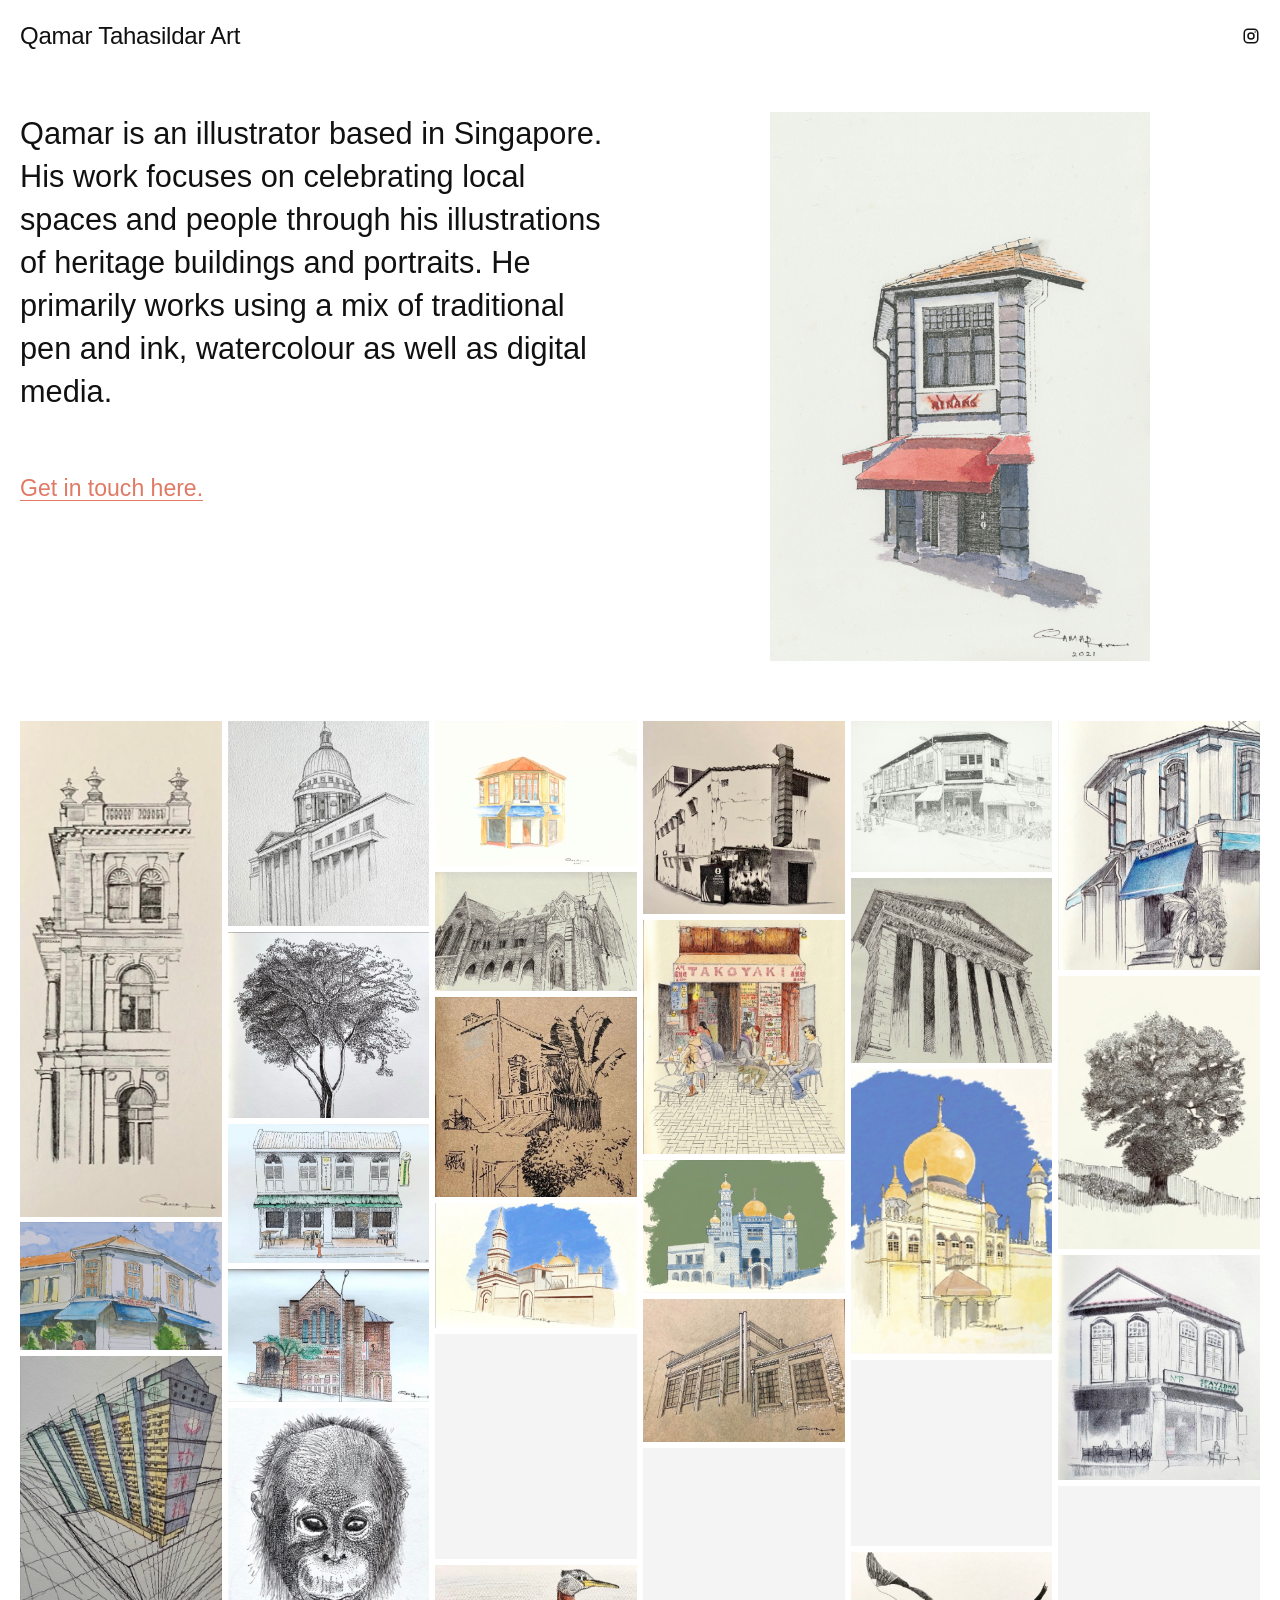
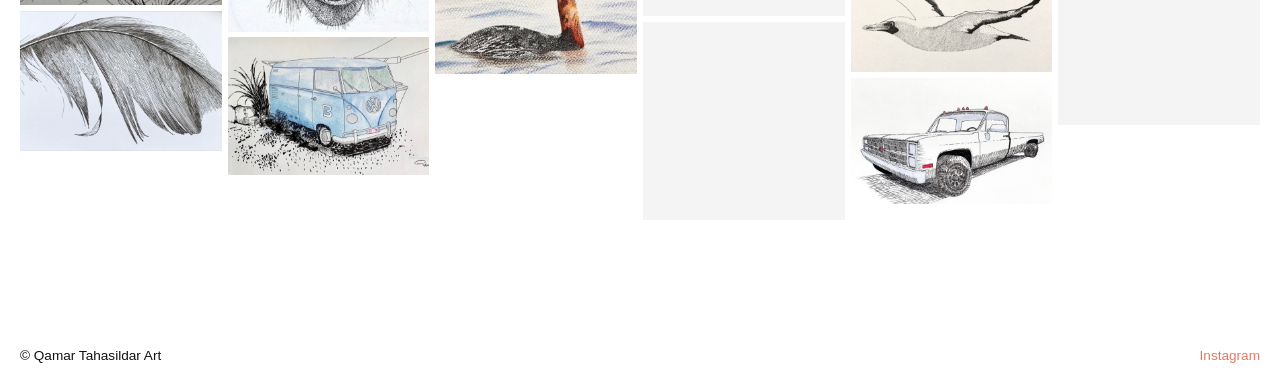
==== index.html @ a68e7842 "Initial site: pages, styles, scripts and gallery thumbnails Static HTML/CSS/JS replacement for the S" ====
<!doctype html>
<html lang="en">
<head>
  <meta charset="utf-8">
  <meta name="viewport" content="width=device-width, initial-scale=1">
  <title>Qamar Tahasildar Art</title>
  <meta name="description" content="Explore a unique collection of architectural illustrations and portraits that bring urban spaces to life with intricate details and vibrant storytelling.">
  <link rel="canonical" href="https://www.qamart.art/">
  <meta property="og:type" content="website">
  <meta property="og:site_name" content="Qamar Tahasildar Art">
  <meta property="og:title" content="Qamar Tahasildar Art">
  <meta property="og:description" content="Explore a unique collection of architectural illustrations and portraits that bring urban spaces to life with intricate details and vibrant storytelling.">
  <meta property="og:url" content="https://www.qamart.art/">
  <meta property="og:image" content="https://www.qamart.art/images/featured.jpg">
  <meta property="og:image:width" content="1384">
  <meta property="og:image:height" content="2000">
  <meta property="og:image:alt" content="Watercolour and ink illustration of a Singapore shophouse with a red awning">
  <meta name="twitter:card" content="summary_large_image">
  <link rel="icon" type="image/png" href="favicon.png">
  <link rel="apple-touch-icon" href="favicon.png">
  <link rel="stylesheet" href="css/style.css">
</head>
<body>
  <header class="site-header">
    <a class="site-title" href="./">Qamar Tahasildar Art</a>
    <a class="icon-link" href="https://www.instagram.com/qamart.art/" aria-label="Instagram" rel="noopener"><svg viewBox="0 0 24 24" aria-hidden="true" fill="none" stroke="currentColor" stroke-width="2"><rect x="3" y="3" width="18" height="18" rx="5"/><circle cx="12" cy="12" r="4"/><circle cx="17.5" cy="6.5" r="1" fill="currentColor" stroke="none"/></svg></a>
  </header>
  <main>
    <section class="hero">
      <div>
        <p class="bio">Qamar is an illustrator based in Singapore. His work focuses on celebrating local spaces and people through his illustrations of heritage buildings and portraits. He primarily works using a mix of traditional pen and ink, watercolour as well as digital media.</p>
        <a class="text-link" href="contact/">Get in touch here.</a>
      </div>
      <img class="featured" src="images/featured.jpg" alt="Watercolour and ink illustration of a Singapore shophouse with a red awning" width="1384" height="2000" fetchpriority="high">
    </section>

    <h2 class="visually-hidden">Gallery</h2>
    <div class="gallery">
      <a class="tile" href="images/01-ornate-facade.jpg"><img src="images/thumbs/01-ornate-facade.jpg" alt="Ornate colonial facade" width="815" height="2000" loading="lazy" decoding="async"></a>
      <a class="tile" href="images/02-domed-building.jpg"><img src="images/thumbs/02-domed-building.jpg" alt="Domed neoclassical building" width="1969" height="2000" loading="lazy" decoding="async"></a>
      <a class="tile" href="images/03-pariaman.jpg"><img src="images/thumbs/03-pariaman.jpg" alt="Pariaman corner shophouse" width="2000" height="1438" loading="lazy" decoding="async"></a>
      <a class="tile" href="images/04-little-india-back-alley.jpg"><img src="images/thumbs/04-little-india-back-alley.jpg" alt="Little India back alley" width="2000" height="1911" loading="lazy" decoding="async"></a>
      <a class="tile" href="images/05-kampong-glam-cafe.jpg"><img src="images/thumbs/05-kampong-glam-cafe.jpg" alt="Kampong Glam cafe row" width="2000" height="1497" loading="lazy" decoding="async"></a>
      <a class="tile" href="images/06-jamal-kazura-aromatics.jpg"><img src="images/thumbs/06-jamal-kazura-aromatics.jpg" alt="Jamal Kazura Aromatics" width="1623" height="2000" loading="lazy" decoding="async"></a>
      <a class="tile" href="images/07-gothic-church.jpg"><img src="images/thumbs/07-gothic-church.jpg" alt="Gothic church" width="2000" height="1182" loading="lazy" decoding="async"></a>
      <a class="tile" href="images/08-columned-portico.jpg"><img src="images/thumbs/08-columned-portico.jpg" alt="Columned portico" width="2000" height="1835" loading="lazy" decoding="async"></a>
      <a class="tile" href="images/09-takoyaki-stall.jpg"><img src="images/thumbs/09-takoyaki-stall.jpg" alt="Takoyaki stall" width="1720" height="2000" loading="lazy" decoding="async"></a>
      <a class="tile" href="images/10-spreading-tree.jpg"><img src="images/thumbs/10-spreading-tree.jpg" alt="Spreading tree" width="2000" height="1844" loading="lazy" decoding="async"></a>
      <a class="tile" href="images/11-tree-by-fence.jpg"><img src="images/thumbs/11-tree-by-fence.jpg" alt="Tree by fence" width="1475" height="2000" loading="lazy" decoding="async"></a>
      <a class="tile" href="images/12-kraft-paper-house.jpg"><img src="images/thumbs/12-kraft-paper-house.jpg" alt="House on kraft paper" width="2000" height="1976" loading="lazy" decoding="async"></a>
      <a class="tile" href="images/13-sultan-mosque.jpg"><img src="images/thumbs/13-sultan-mosque.jpg" alt="Sultan Mosque" width="1414" height="2000" loading="lazy" decoding="async"></a>
      <a class="tile" href="images/14-green-awning-shophouse.jpg"><img src="images/thumbs/14-green-awning-shophouse.jpg" alt="Shophouse with green awning" width="2000" height="1379" loading="lazy" decoding="async"></a>
      <a class="tile" href="images/15-malabar-mosque.jpg"><img src="images/thumbs/15-malabar-mosque.jpg" alt="Malabar Mosque" width="2000" height="1313" loading="lazy" decoding="async"></a>
      <a class="tile" href="images/16-hajjah-fatimah-mosque.jpg"><img src="images/thumbs/16-hajjah-fatimah-mosque.jpg" alt="Hajjah Fatimah Mosque" width="2000" height="1241" loading="lazy" decoding="async"></a>
      <a class="tile" href="images/17-jamal-kazura-watercolour.jpg"><img src="images/thumbs/17-jamal-kazura-watercolour.jpg" alt="Jamal Kazura in watercolour" width="2000" height="1266" loading="lazy" decoding="async"></a>
      <a class="tile" href="images/18-fayzha-shophouse.jpg"><img src="images/thumbs/18-fayzha-shophouse.jpg" alt="Fayzha shophouse" width="1790" height="2000" loading="lazy" decoding="async"></a>
      <a class="tile" href="images/19-red-brick-church.jpg"><img src="images/thumbs/19-red-brick-church.jpg" alt="Red-brick church" width="2000" height="1316" loading="lazy" decoding="async"></a>
      <a class="tile" href="images/20-brick-building-kraft.jpg"><img src="images/thumbs/20-brick-building-kraft.jpg" alt="Brick building on kraft paper" width="2000" height="1418" loading="lazy" decoding="async"></a>
      <a class="tile" href="images/21-office-block.jpg"><img src="images/thumbs/21-office-block.jpg" alt="Corner office block" width="1791" height="2000" loading="lazy" decoding="async"></a>
      <a class="tile" href="images/22-tower-perspective.jpg"><img src="images/thumbs/22-tower-perspective.jpg" alt="Tower in perspective" width="1616" height="2000" loading="lazy" decoding="async"></a>
      <a class="tile" href="images/23-rotunda.jpg"><img src="images/thumbs/23-rotunda.jpg" alt="Rotunda" width="2000" height="1837" loading="lazy" decoding="async"></a>
      <a class="tile" href="images/24-orangutan.jpg"><img src="images/thumbs/24-orangutan.jpg" alt="Orangutan" width="1802" height="2000" loading="lazy" decoding="async"></a>
      <a class="tile" href="images/25-pelican.jpg"><img src="images/thumbs/25-pelican.jpg" alt="Pelican" width="2000" height="1671" loading="lazy" decoding="async"></a>
      <a class="tile" href="images/26-kingfisher.jpg"><img src="images/thumbs/26-kingfisher.jpg" alt="Kingfisher" width="1692" height="2000" loading="lazy" decoding="async"></a>
      <a class="tile" href="images/27-gannet.jpg"><img src="images/thumbs/27-gannet.jpg" alt="Gannet in flight" width="2000" height="1197" loading="lazy" decoding="async"></a>
      <a class="tile" href="images/28-grebe.jpg"><img src="images/thumbs/28-grebe.jpg" alt="Grebe" width="2000" height="1082" loading="lazy" decoding="async"></a>
      <a class="tile" href="images/29-feather.jpg"><img src="images/thumbs/29-feather.jpg" alt="Feather" width="2000" height="1386" loading="lazy" decoding="async"></a>
      <a class="tile" href="images/30-pumpkin.jpg"><img src="images/thumbs/30-pumpkin.jpg" alt="Pumpkin" width="2000" height="1964" loading="lazy" decoding="async"></a>
      <a class="tile" href="images/31-vw-van.jpg"><img src="images/thumbs/31-vw-van.jpg" alt="VW van" width="2000" height="1362" loading="lazy" decoding="async"></a>
      <a class="tile" href="images/32-pickup-truck.jpg"><img src="images/thumbs/32-pickup-truck.jpg" alt="Pickup truck" width="2000" height="1245" loading="lazy" decoding="async"></a>
    </div>
  </main>

  <dialog class="lightbox" aria-label="Artwork viewer">
    <img alt="">
    <button class="lb-close" type="button" aria-label="Close">&times;</button>
    <button class="lb-prev" type="button" aria-label="Previous">&#8249;</button>
    <button class="lb-next" type="button" aria-label="Next">&#8250;</button>
    <p class="lb-count" aria-live="polite"></p>
  </dialog>

  <footer class="site-footer">
    <span>© Qamar Tahasildar Art</span>
    <a href="https://www.instagram.com/qamart.art/" rel="noopener">Instagram</a>
  </footer>
  <script src="js/main.js"></script>
</body>
</html>
---- css/style.css ----
:root {
  --text: #111;
  --muted: #6b6b6b;
  --accent: #e07a65;
  --border: #111;
  --field: #f8f8f8;
  --gutter: 20px;
  --gap: 6px;
  --font: -apple-system, BlinkMacSystemFont, "Helvetica Neue", "Segoe UI", Roboto, Arial, sans-serif;
}

*, *::before, *::after { box-sizing: border-box; }

html { -webkit-text-size-adjust: 100%; }

body {
  margin: 0;
  background: #fff;
  color: var(--text);
  font-family: var(--font);
  line-height: 1.5;
}

img { max-width: 100%; height: auto; display: block; }

a { color: inherit; }

/* Header */
.site-header {
  display: flex;
  align-items: center;
  justify-content: space-between;
  padding: 18px var(--gutter);
}

.site-title {
  font-size: 1.5rem;
  text-decoration: none;
  letter-spacing: -0.01em;
}

.icon-link { display: inline-flex; padding: 6px; margin-right: -6px; }
.icon-link svg { width: 18px; height: 18px; }

/* Hero */
.hero {
  display: grid;
  grid-template-columns: 1fr 1fr;
  gap: 40px;
  padding: 40px var(--gutter) 60px;
  align-items: start;
}

.bio {
  font-size: clamp(1.25rem, 2.4vw, 2.25rem);
  line-height: 1.4;
  max-width: 22em;
  margin: 0;
}

.text-link {
  display: inline-block;
  margin-top: 2.5em;
  font-size: clamp(1.1rem, 1.8vw, 1.6rem);
  color: var(--accent);
  text-underline-offset: 4px;
  text-decoration-thickness: 1px;
}

.featured { justify-self: center; width: min(100%, 380px); }

/* Gallery: CSS columns as a no-JS fallback; js/main.js upgrades it to a
   left-to-right masonry so the numbered order reads across rows. */
.gallery {
  padding: 0 var(--gutter) 80px;
  columns: 6;
  column-gap: var(--gap);
}

.gallery .tile {
  display: block;
  margin-bottom: var(--gap);
  break-inside: avoid;
  cursor: zoom-in;
}

.gallery.is-masonry { columns: auto; position: relative; }
.gallery.is-masonry .tile { position: absolute; margin: 0; }

.gallery img { width: 100%; background: #f4f4f4; }

/* Contact */
.contact {
  display: grid;
  grid-template-columns: 1fr 1fr;
  gap: 40px;
  padding: 100px var(--gutter) 120px;
}

.contact h1 {
  font-size: clamp(2.25rem, 4vw, 3.25rem);
  font-weight: 400;
  line-height: 1.1;
  margin: 0;
}

.form fieldset { border: 0; padding: 0; margin: 0 0 20px; }
.form legend { padding: 0; margin-bottom: 10px; }
.form .row { display: grid; grid-template-columns: 1fr 1fr; gap: 10px; }
.form .field { margin-bottom: 20px; }
.form fieldset .field { margin-bottom: 0; }

.form label { display: block; font-size: 0.9rem; margin-bottom: 6px; }
.form label span { color: var(--muted); margin-left: 4px; }

.form input,
.form textarea {
  width: 100%;
  padding: 12px;
  font: inherit;
  font-size: 1rem;
  background: var(--field);
  border: 1px solid var(--border);
  border-radius: 0;
}
.form textarea { min-height: 100px; resize: vertical; }
.form input:focus,
.form textarea:focus { outline: 2px solid var(--accent); outline-offset: 1px; }

.button {
  font: inherit;
  font-weight: 500;
  color: var(--accent);
  background: #fff;
  border: 1px solid var(--accent);
  padding: 16px 21px;
  cursor: pointer;
}
.button:hover { background: var(--accent); color: #fff; }

/* Footer */
.site-footer {
  display: flex;
  justify-content: space-between;
  gap: 16px;
  padding: 40px var(--gutter) 16px;
  font-size: 0.85rem;
}
.site-footer a { color: var(--accent); text-decoration: none; }
.site-footer a:hover { text-decoration: underline; }

/* Lightbox */
.lightbox {
  border: 0;
  padding: 0;
  width: 100vw;
  height: 100vh;
  max-width: none;
  max-height: none;
  background: rgba(255, 255, 255, 0.97);
}
.lightbox::backdrop { background: rgba(255, 255, 255, 0.97); }
.lightbox[open] { display: flex; align-items: center; justify-content: center; }

.lightbox img {
  max-width: calc(100vw - 140px);
  max-height: calc(100vh - 80px);
  width: auto;
  height: auto;
  object-fit: contain;
}

.lightbox button {
  position: absolute;
  background: none;
  border: 0;
  font: inherit;
  font-size: 2rem;
  line-height: 1;
  color: var(--text);
  padding: 12px 16px;
  cursor: pointer;
}
.lightbox button:hover { color: var(--accent); }
.lb-close { top: 8px; right: 8px; }
.lb-prev { left: 8px; top: 50%; transform: translateY(-50%); }
.lb-next { right: 8px; top: 50%; transform: translateY(-50%); }
.lb-count { position: absolute; bottom: 14px; left: 0; right: 0; text-align: center; font-size: 0.85rem; color: var(--muted); }

.visually-hidden {
  position: absolute; width: 1px; height: 1px; overflow: hidden;
  clip: rect(0 0 0 0); white-space: nowrap;
}

/* Responsive */
@media (max-width: 1200px) { .gallery { columns: 4; } }
@media (max-width: 900px)  { .gallery { columns: 3; } }

@media (max-width: 700px) {
  :root { --gutter: 16px; }
  .site-title { font-size: 1.25rem; }
  .hero, .contact { grid-template-columns: 1fr; }
  .hero { padding-top: 20px; }
  .text-link { margin-top: 1.2em; }
  .contact { padding-top: 40px; padding-bottom: 80px; }
  .gallery { columns: 2; --gap: 4px; }
  .lightbox img { max-width: calc(100vw - 24px); max-height: calc(100vh - 120px); }
  .lb-prev, .lb-next { top: auto; bottom: 4px; transform: none; }
}

@media (max-width: 420px) {
  .form .row { grid-template-columns: 1fr; }
}
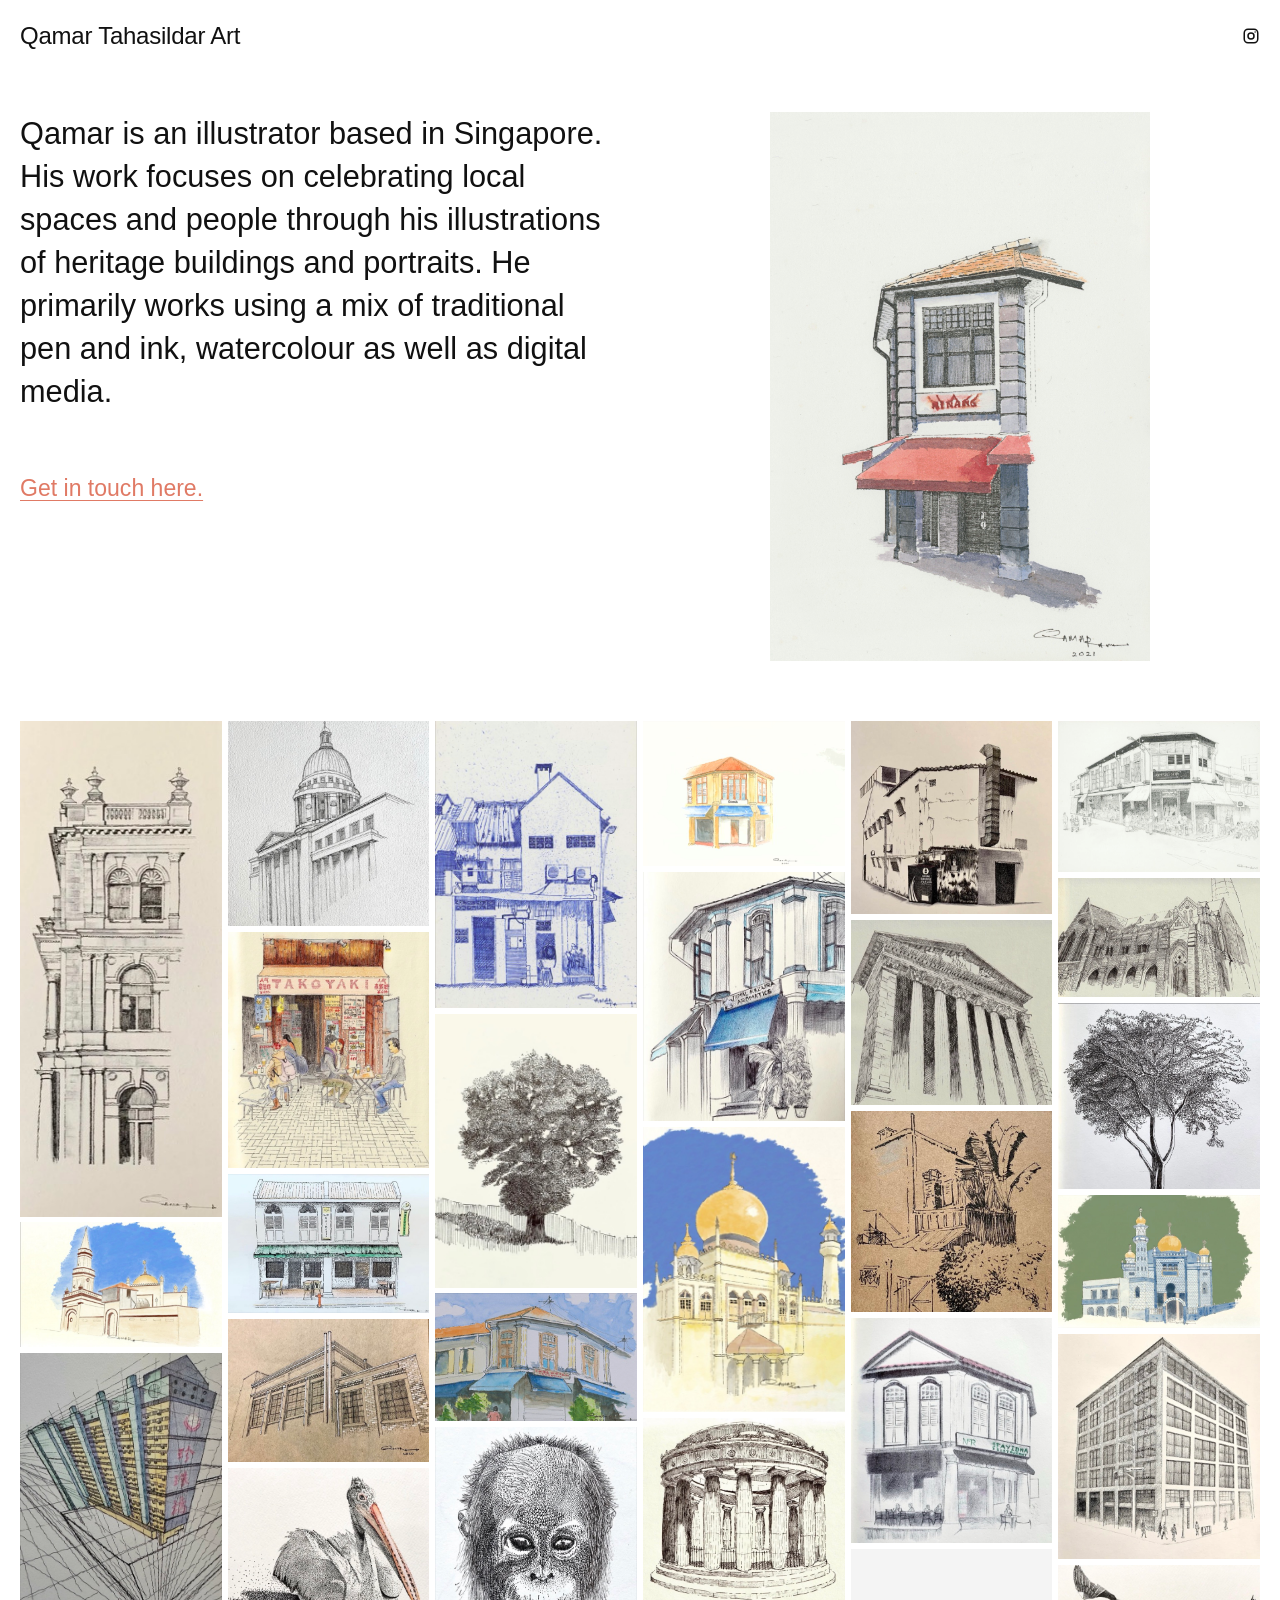
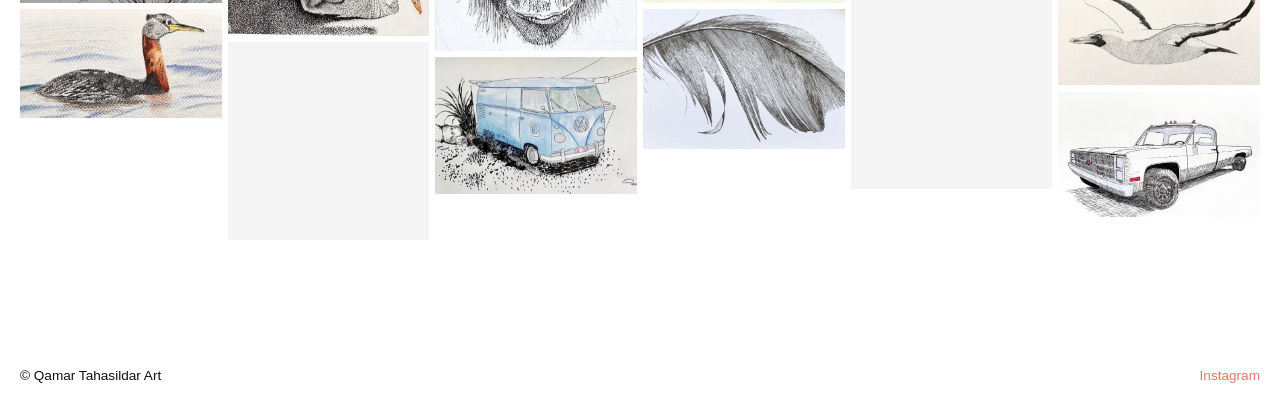
==== commit 721481a4: "Switch gallery to rebuilt images: add Fayidha, remove red-brick church - Rebuild every gallery image" ====
--- a/index.html
+++ b/index.html
@@ -36,38 +36,38 @@
 
     <h2 class="visually-hidden">Gallery</h2>
     <div class="gallery">
-      <a class="tile" href="images/01-ornate-facade.jpg"><img src="images/thumbs/01-ornate-facade.jpg" alt="Ornate colonial facade" width="815" height="2000" loading="lazy" decoding="async"></a>
-      <a class="tile" href="images/02-domed-building.jpg"><img src="images/thumbs/02-domed-building.jpg" alt="Domed neoclassical building" width="1969" height="2000" loading="lazy" decoding="async"></a>
-      <a class="tile" href="images/03-pariaman.jpg"><img src="images/thumbs/03-pariaman.jpg" alt="Pariaman corner shophouse" width="2000" height="1438" loading="lazy" decoding="async"></a>
-      <a class="tile" href="images/04-little-india-back-alley.jpg"><img src="images/thumbs/04-little-india-back-alley.jpg" alt="Little India back alley" width="2000" height="1911" loading="lazy" decoding="async"></a>
-      <a class="tile" href="images/05-kampong-glam-cafe.jpg"><img src="images/thumbs/05-kampong-glam-cafe.jpg" alt="Kampong Glam cafe row" width="2000" height="1497" loading="lazy" decoding="async"></a>
-      <a class="tile" href="images/06-jamal-kazura-aromatics.jpg"><img src="images/thumbs/06-jamal-kazura-aromatics.jpg" alt="Jamal Kazura Aromatics" width="1623" height="2000" loading="lazy" decoding="async"></a>
-      <a class="tile" href="images/07-gothic-church.jpg"><img src="images/thumbs/07-gothic-church.jpg" alt="Gothic church" width="2000" height="1182" loading="lazy" decoding="async"></a>
-      <a class="tile" href="images/08-columned-portico.jpg"><img src="images/thumbs/08-columned-portico.jpg" alt="Columned portico" width="2000" height="1835" loading="lazy" decoding="async"></a>
-      <a class="tile" href="images/09-takoyaki-stall.jpg"><img src="images/thumbs/09-takoyaki-stall.jpg" alt="Takoyaki stall" width="1720" height="2000" loading="lazy" decoding="async"></a>
-      <a class="tile" href="images/10-spreading-tree.jpg"><img src="images/thumbs/10-spreading-tree.jpg" alt="Spreading tree" width="2000" height="1844" loading="lazy" decoding="async"></a>
-      <a class="tile" href="images/11-tree-by-fence.jpg"><img src="images/thumbs/11-tree-by-fence.jpg" alt="Tree by fence" width="1475" height="2000" loading="lazy" decoding="async"></a>
-      <a class="tile" href="images/12-kraft-paper-house.jpg"><img src="images/thumbs/12-kraft-paper-house.jpg" alt="House on kraft paper" width="2000" height="1976" loading="lazy" decoding="async"></a>
-      <a class="tile" href="images/13-sultan-mosque.jpg"><img src="images/thumbs/13-sultan-mosque.jpg" alt="Sultan Mosque" width="1414" height="2000" loading="lazy" decoding="async"></a>
-      <a class="tile" href="images/14-green-awning-shophouse.jpg"><img src="images/thumbs/14-green-awning-shophouse.jpg" alt="Shophouse with green awning" width="2000" height="1379" loading="lazy" decoding="async"></a>
-      <a class="tile" href="images/15-malabar-mosque.jpg"><img src="images/thumbs/15-malabar-mosque.jpg" alt="Malabar Mosque" width="2000" height="1313" loading="lazy" decoding="async"></a>
-      <a class="tile" href="images/16-hajjah-fatimah-mosque.jpg"><img src="images/thumbs/16-hajjah-fatimah-mosque.jpg" alt="Hajjah Fatimah Mosque" width="2000" height="1241" loading="lazy" decoding="async"></a>
-      <a class="tile" href="images/17-jamal-kazura-watercolour.jpg"><img src="images/thumbs/17-jamal-kazura-watercolour.jpg" alt="Jamal Kazura in watercolour" width="2000" height="1266" loading="lazy" decoding="async"></a>
-      <a class="tile" href="images/18-fayzha-shophouse.jpg"><img src="images/thumbs/18-fayzha-shophouse.jpg" alt="Fayzha shophouse" width="1790" height="2000" loading="lazy" decoding="async"></a>
-      <a class="tile" href="images/19-red-brick-church.jpg"><img src="images/thumbs/19-red-brick-church.jpg" alt="Red-brick church" width="2000" height="1316" loading="lazy" decoding="async"></a>
-      <a class="tile" href="images/20-brick-building-kraft.jpg"><img src="images/thumbs/20-brick-building-kraft.jpg" alt="Brick building on kraft paper" width="2000" height="1418" loading="lazy" decoding="async"></a>
-      <a class="tile" href="images/21-office-block.jpg"><img src="images/thumbs/21-office-block.jpg" alt="Corner office block" width="1791" height="2000" loading="lazy" decoding="async"></a>
-      <a class="tile" href="images/22-tower-perspective.jpg"><img src="images/thumbs/22-tower-perspective.jpg" alt="Tower in perspective" width="1616" height="2000" loading="lazy" decoding="async"></a>
-      <a class="tile" href="images/23-rotunda.jpg"><img src="images/thumbs/23-rotunda.jpg" alt="Rotunda" width="2000" height="1837" loading="lazy" decoding="async"></a>
-      <a class="tile" href="images/24-orangutan.jpg"><img src="images/thumbs/24-orangutan.jpg" alt="Orangutan" width="1802" height="2000" loading="lazy" decoding="async"></a>
-      <a class="tile" href="images/25-pelican.jpg"><img src="images/thumbs/25-pelican.jpg" alt="Pelican" width="2000" height="1671" loading="lazy" decoding="async"></a>
-      <a class="tile" href="images/26-kingfisher.jpg"><img src="images/thumbs/26-kingfisher.jpg" alt="Kingfisher" width="1692" height="2000" loading="lazy" decoding="async"></a>
-      <a class="tile" href="images/27-gannet.jpg"><img src="images/thumbs/27-gannet.jpg" alt="Gannet in flight" width="2000" height="1197" loading="lazy" decoding="async"></a>
-      <a class="tile" href="images/28-grebe.jpg"><img src="images/thumbs/28-grebe.jpg" alt="Grebe" width="2000" height="1082" loading="lazy" decoding="async"></a>
-      <a class="tile" href="images/29-feather.jpg"><img src="images/thumbs/29-feather.jpg" alt="Feather" width="2000" height="1386" loading="lazy" decoding="async"></a>
-      <a class="tile" href="images/30-pumpkin.jpg"><img src="images/thumbs/30-pumpkin.jpg" alt="Pumpkin" width="2000" height="1964" loading="lazy" decoding="async"></a>
-      <a class="tile" href="images/31-vw-van.jpg"><img src="images/thumbs/31-vw-van.jpg" alt="VW van" width="2000" height="1362" loading="lazy" decoding="async"></a>
-      <a class="tile" href="images/32-pickup-truck.jpg"><img src="images/thumbs/32-pickup-truck.jpg" alt="Pickup truck" width="2000" height="1245" loading="lazy" decoding="async"></a>
+      <a class="tile" href="images/01-ornate-facade.jpg"><img src="images/thumbs/01-ornate-facade.jpg" alt="Ornate colonial facade" width="555" height="1362" loading="lazy" decoding="async"></a>
+      <a class="tile" href="images/02-domed-building.jpg"><img src="images/thumbs/02-domed-building.jpg" alt="Domed neoclassical building" width="1144" height="1162" loading="lazy" decoding="async"></a>
+      <a class="tile" href="images/03-fayidha-shophouse.jpg"><img src="images/thumbs/03-fayidha-shophouse.jpg" alt="Fayidha shophouse in blue ink" width="1406" height="2000" loading="lazy" decoding="async"></a>
+      <a class="tile" href="images/04-pariaman.jpg"><img src="images/thumbs/04-pariaman.jpg" alt="Pariaman corner shophouse" width="2000" height="1438" loading="lazy" decoding="async"></a>
+      <a class="tile" href="images/05-little-india-back-alley.jpg"><img src="images/thumbs/05-little-india-back-alley.jpg" alt="Little India back alley" width="1179" height="1127" loading="lazy" decoding="async"></a>
+      <a class="tile" href="images/06-kampong-glam-cafe.jpg"><img src="images/thumbs/06-kampong-glam-cafe.jpg" alt="Kampong Glam cafe row" width="2000" height="1497" loading="lazy" decoding="async"></a>
+      <a class="tile" href="images/07-jamal-kazura-aromatics.jpg"><img src="images/thumbs/07-jamal-kazura-aromatics.jpg" alt="Jamal Kazura Aromatics" width="1179" height="1453" loading="lazy" decoding="async"></a>
+      <a class="tile" href="images/08-gothic-church.jpg"><img src="images/thumbs/08-gothic-church.jpg" alt="Gothic church" width="1030" height="609" loading="lazy" decoding="async"></a>
+      <a class="tile" href="images/09-columned-portico.jpg"><img src="images/thumbs/09-columned-portico.jpg" alt="Columned portico" width="1179" height="1082" loading="lazy" decoding="async"></a>
+      <a class="tile" href="images/10-takoyaki-stall.jpg"><img src="images/thumbs/10-takoyaki-stall.jpg" alt="Takoyaki stall" width="1173" height="1371" loading="lazy" decoding="async"></a>
+      <a class="tile" href="images/11-spreading-tree.jpg"><img src="images/thumbs/11-spreading-tree.jpg" alt="Spreading tree" width="1140" height="1051" loading="lazy" decoding="async"></a>
+      <a class="tile" href="images/12-tree-by-fence.jpg"><img src="images/thumbs/12-tree-by-fence.jpg" alt="Tree by fence" width="796" height="1079" loading="lazy" decoding="async"></a>
+      <a class="tile" href="images/13-kraft-paper-house.jpg"><img src="images/thumbs/13-kraft-paper-house.jpg" alt="House on kraft paper" width="1169" height="1165" loading="lazy" decoding="async"></a>
+      <a class="tile" href="images/14-sultan-mosque.jpg"><img src="images/thumbs/14-sultan-mosque.jpg" alt="Sultan Mosque" width="1414" height="2000" loading="lazy" decoding="async"></a>
+      <a class="tile" href="images/15-green-awning-shophouse.jpg"><img src="images/thumbs/15-green-awning-shophouse.jpg" alt="Shophouse with green awning" width="1054" height="727" loading="lazy" decoding="async"></a>
+      <a class="tile" href="images/16-malabar-mosque.jpg"><img src="images/thumbs/16-malabar-mosque.jpg" alt="Malabar Mosque" width="1948" height="1279" loading="lazy" decoding="async"></a>
+      <a class="tile" href="images/17-hajjah-fatimah-mosque.jpg"><img src="images/thumbs/17-hajjah-fatimah-mosque.jpg" alt="Hajjah Fatimah Mosque" width="2000" height="1241" loading="lazy" decoding="async"></a>
+      <a class="tile" href="images/18-jamal-kazura-watercolour.jpg"><img src="images/thumbs/18-jamal-kazura-watercolour.jpg" alt="Jamal Kazura in watercolour" width="2000" height="1266" loading="lazy" decoding="async"></a>
+      <a class="tile" href="images/19-fayzha-shophouse.jpg"><img src="images/thumbs/19-fayzha-shophouse.jpg" alt="Fayzha shophouse" width="1179" height="1317" loading="lazy" decoding="async"></a>
+      <a class="tile" href="images/20-brick-building-kraft.jpg"><img src="images/thumbs/20-brick-building-kraft.jpg" alt="Brick building on kraft paper" width="1179" height="836" loading="lazy" decoding="async"></a>
+      <a class="tile" href="images/21-office-block.jpg"><img src="images/thumbs/21-office-block.jpg" alt="Corner office block" width="1179" height="1316" loading="lazy" decoding="async"></a>
+      <a class="tile" href="images/22-tower-perspective.jpg"><img src="images/thumbs/22-tower-perspective.jpg" alt="Tower in perspective" width="1179" height="1459" loading="lazy" decoding="async"></a>
+      <a class="tile" href="images/23-rotunda.jpg"><img src="images/thumbs/23-rotunda.jpg" alt="Rotunda" width="1179" height="1083" loading="lazy" decoding="async"></a>
+      <a class="tile" href="images/24-orangutan.jpg"><img src="images/thumbs/24-orangutan.jpg" alt="Orangutan" width="996" height="1105" loading="lazy" decoding="async"></a>
+      <a class="tile" href="images/25-pelican.jpg"><img src="images/thumbs/25-pelican.jpg" alt="Pelican" width="1179" height="985" loading="lazy" decoding="async"></a>
+      <a class="tile" href="images/26-kingfisher.jpg"><img src="images/thumbs/26-kingfisher.jpg" alt="Kingfisher" width="1168" height="1387" loading="lazy" decoding="async"></a>
+      <a class="tile" href="images/27-gannet.jpg"><img src="images/thumbs/27-gannet.jpg" alt="Gannet in flight" width="1179" height="706" loading="lazy" decoding="async"></a>
+      <a class="tile" href="images/28-grebe.jpg"><img src="images/thumbs/28-grebe.jpg" alt="Grebe" width="1046" height="566" loading="lazy" decoding="async"></a>
+      <a class="tile" href="images/29-feather.jpg"><img src="images/thumbs/29-feather.jpg" alt="Feather" width="1179" height="817" loading="lazy" decoding="async"></a>
+      <a class="tile" href="images/30-pumpkin.jpg"><img src="images/thumbs/30-pumpkin.jpg" alt="Pumpkin" width="1179" height="1158" loading="lazy" decoding="async"></a>
+      <a class="tile" href="images/31-vw-van.jpg"><img src="images/thumbs/31-vw-van.jpg" alt="VW van" width="1026" height="699" loading="lazy" decoding="async"></a>
+      <a class="tile" href="images/32-pickup-truck.jpg"><img src="images/thumbs/32-pickup-truck.jpg" alt="Pickup truck" width="1179" height="734" loading="lazy" decoding="async"></a>
     </div>
   </main>
 
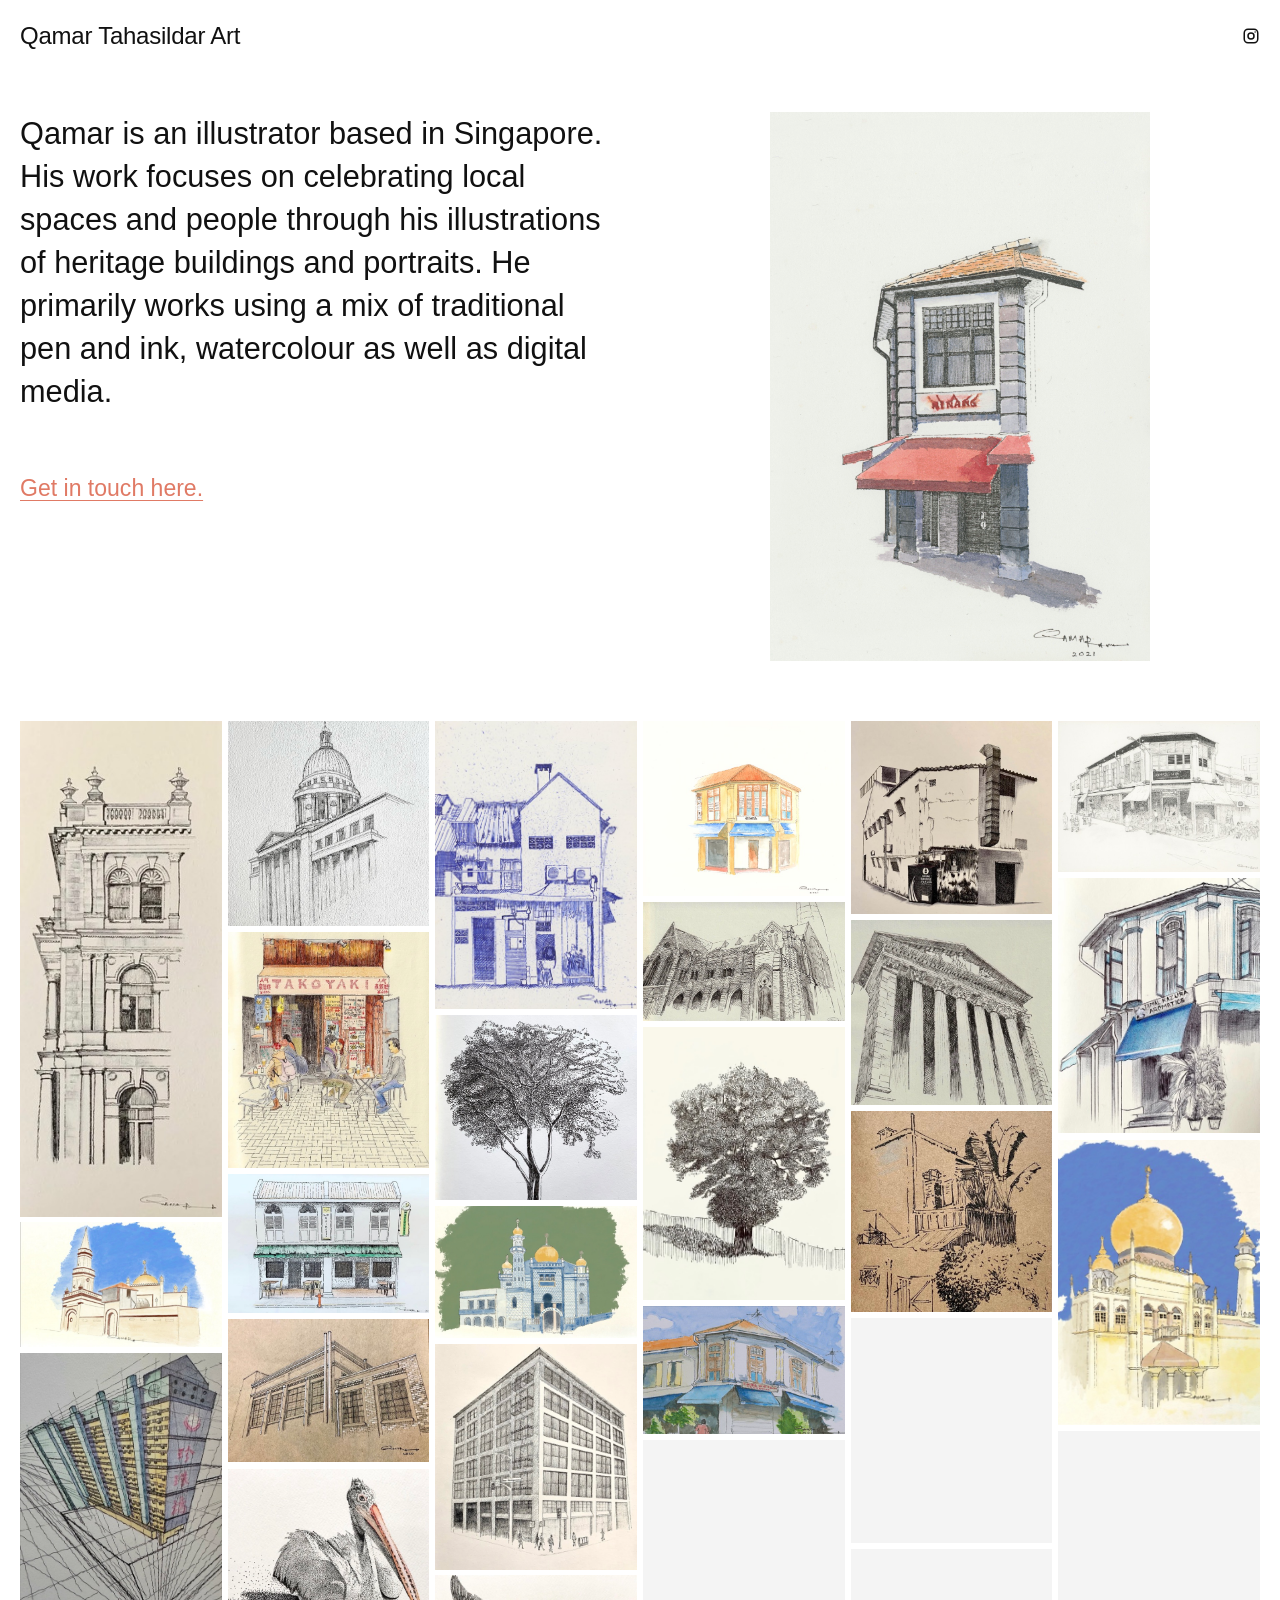
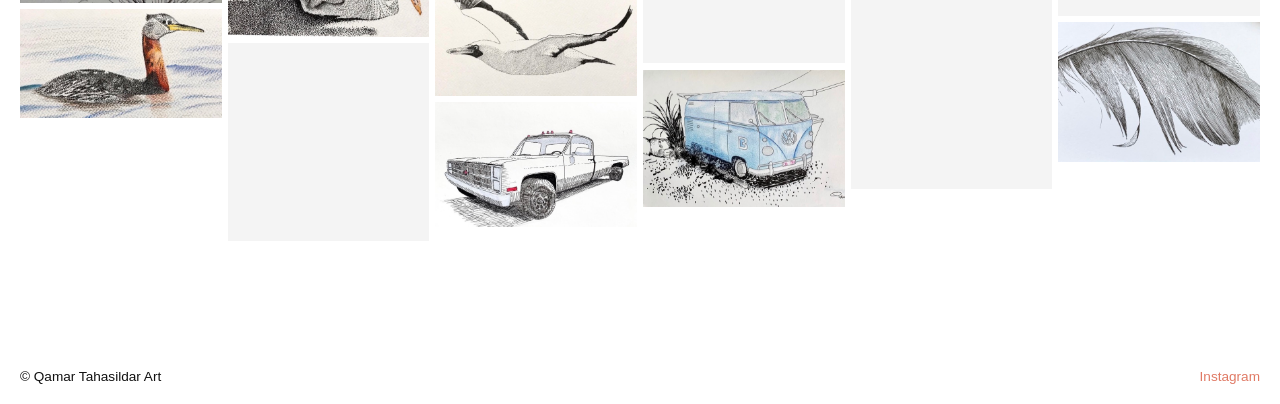
==== commit a73e2712: "Crop marks and borders from gallery images; fix resize edge lines - Pariaman: crop right side to rem" ====
--- a/index.html
+++ b/index.html
@@ -38,24 +38,24 @@
     <div class="gallery">
       <a class="tile" href="images/01-ornate-facade.jpg"><img src="images/thumbs/01-ornate-facade.jpg" alt="Ornate colonial facade" width="555" height="1362" loading="lazy" decoding="async"></a>
       <a class="tile" href="images/02-domed-building.jpg"><img src="images/thumbs/02-domed-building.jpg" alt="Domed neoclassical building" width="1144" height="1162" loading="lazy" decoding="async"></a>
-      <a class="tile" href="images/03-fayidha-shophouse.jpg"><img src="images/thumbs/03-fayidha-shophouse.jpg" alt="Fayidha shophouse in blue ink" width="1406" height="2000" loading="lazy" decoding="async"></a>
-      <a class="tile" href="images/04-pariaman.jpg"><img src="images/thumbs/04-pariaman.jpg" alt="Pariaman corner shophouse" width="2000" height="1438" loading="lazy" decoding="async"></a>
+      <a class="tile" href="images/03-fayidha-shophouse.jpg"><img src="images/thumbs/03-fayidha-shophouse.jpg" alt="Fayidha shophouse in blue ink" width="1403" height="2000" loading="lazy" decoding="async"></a>
+      <a class="tile" href="images/04-pariaman.jpg"><img src="images/thumbs/04-pariaman.jpg" alt="Pariaman corner shophouse" width="2000" height="1730" loading="lazy" decoding="async"></a>
       <a class="tile" href="images/05-little-india-back-alley.jpg"><img src="images/thumbs/05-little-india-back-alley.jpg" alt="Little India back alley" width="1179" height="1127" loading="lazy" decoding="async"></a>
-      <a class="tile" href="images/06-kampong-glam-cafe.jpg"><img src="images/thumbs/06-kampong-glam-cafe.jpg" alt="Kampong Glam cafe row" width="2000" height="1497" loading="lazy" decoding="async"></a>
-      <a class="tile" href="images/07-jamal-kazura-aromatics.jpg"><img src="images/thumbs/07-jamal-kazura-aromatics.jpg" alt="Jamal Kazura Aromatics" width="1179" height="1453" loading="lazy" decoding="async"></a>
+      <a class="tile" href="images/06-kampong-glam-cafe.jpg"><img src="images/thumbs/06-kampong-glam-cafe.jpg" alt="Kampong Glam cafe row" width="2000" height="1498" loading="lazy" decoding="async"></a>
+      <a class="tile" href="images/07-jamal-kazura-aromatics.jpg"><img src="images/thumbs/07-jamal-kazura-aromatics.jpg" alt="Jamal Kazura Aromatics" width="1147" height="1453" loading="lazy" decoding="async"></a>
       <a class="tile" href="images/08-gothic-church.jpg"><img src="images/thumbs/08-gothic-church.jpg" alt="Gothic church" width="1030" height="609" loading="lazy" decoding="async"></a>
       <a class="tile" href="images/09-columned-portico.jpg"><img src="images/thumbs/09-columned-portico.jpg" alt="Columned portico" width="1179" height="1082" loading="lazy" decoding="async"></a>
       <a class="tile" href="images/10-takoyaki-stall.jpg"><img src="images/thumbs/10-takoyaki-stall.jpg" alt="Takoyaki stall" width="1173" height="1371" loading="lazy" decoding="async"></a>
-      <a class="tile" href="images/11-spreading-tree.jpg"><img src="images/thumbs/11-spreading-tree.jpg" alt="Spreading tree" width="1140" height="1051" loading="lazy" decoding="async"></a>
+      <a class="tile" href="images/11-spreading-tree.jpg"><img src="images/thumbs/11-spreading-tree.jpg" alt="Spreading tree" width="1140" height="1047" loading="lazy" decoding="async"></a>
       <a class="tile" href="images/12-tree-by-fence.jpg"><img src="images/thumbs/12-tree-by-fence.jpg" alt="Tree by fence" width="796" height="1079" loading="lazy" decoding="async"></a>
       <a class="tile" href="images/13-kraft-paper-house.jpg"><img src="images/thumbs/13-kraft-paper-house.jpg" alt="House on kraft paper" width="1169" height="1165" loading="lazy" decoding="async"></a>
       <a class="tile" href="images/14-sultan-mosque.jpg"><img src="images/thumbs/14-sultan-mosque.jpg" alt="Sultan Mosque" width="1414" height="2000" loading="lazy" decoding="async"></a>
       <a class="tile" href="images/15-green-awning-shophouse.jpg"><img src="images/thumbs/15-green-awning-shophouse.jpg" alt="Shophouse with green awning" width="1054" height="727" loading="lazy" decoding="async"></a>
       <a class="tile" href="images/16-malabar-mosque.jpg"><img src="images/thumbs/16-malabar-mosque.jpg" alt="Malabar Mosque" width="1948" height="1279" loading="lazy" decoding="async"></a>
-      <a class="tile" href="images/17-hajjah-fatimah-mosque.jpg"><img src="images/thumbs/17-hajjah-fatimah-mosque.jpg" alt="Hajjah Fatimah Mosque" width="2000" height="1241" loading="lazy" decoding="async"></a>
+      <a class="tile" href="images/17-hajjah-fatimah-mosque.jpg"><img src="images/thumbs/17-hajjah-fatimah-mosque.jpg" alt="Hajjah Fatimah Mosque" width="2000" height="1244" loading="lazy" decoding="async"></a>
       <a class="tile" href="images/18-jamal-kazura-watercolour.jpg"><img src="images/thumbs/18-jamal-kazura-watercolour.jpg" alt="Jamal Kazura in watercolour" width="2000" height="1266" loading="lazy" decoding="async"></a>
       <a class="tile" href="images/19-fayzha-shophouse.jpg"><img src="images/thumbs/19-fayzha-shophouse.jpg" alt="Fayzha shophouse" width="1179" height="1317" loading="lazy" decoding="async"></a>
-      <a class="tile" href="images/20-brick-building-kraft.jpg"><img src="images/thumbs/20-brick-building-kraft.jpg" alt="Brick building on kraft paper" width="1179" height="836" loading="lazy" decoding="async"></a>
+      <a class="tile" href="images/20-brick-building-kraft.jpg"><img src="images/thumbs/20-brick-building-kraft.jpg" alt="Brick building on kraft paper" width="1171" height="836" loading="lazy" decoding="async"></a>
       <a class="tile" href="images/21-office-block.jpg"><img src="images/thumbs/21-office-block.jpg" alt="Corner office block" width="1179" height="1316" loading="lazy" decoding="async"></a>
       <a class="tile" href="images/22-tower-perspective.jpg"><img src="images/thumbs/22-tower-perspective.jpg" alt="Tower in perspective" width="1179" height="1459" loading="lazy" decoding="async"></a>
       <a class="tile" href="images/23-rotunda.jpg"><img src="images/thumbs/23-rotunda.jpg" alt="Rotunda" width="1179" height="1083" loading="lazy" decoding="async"></a>
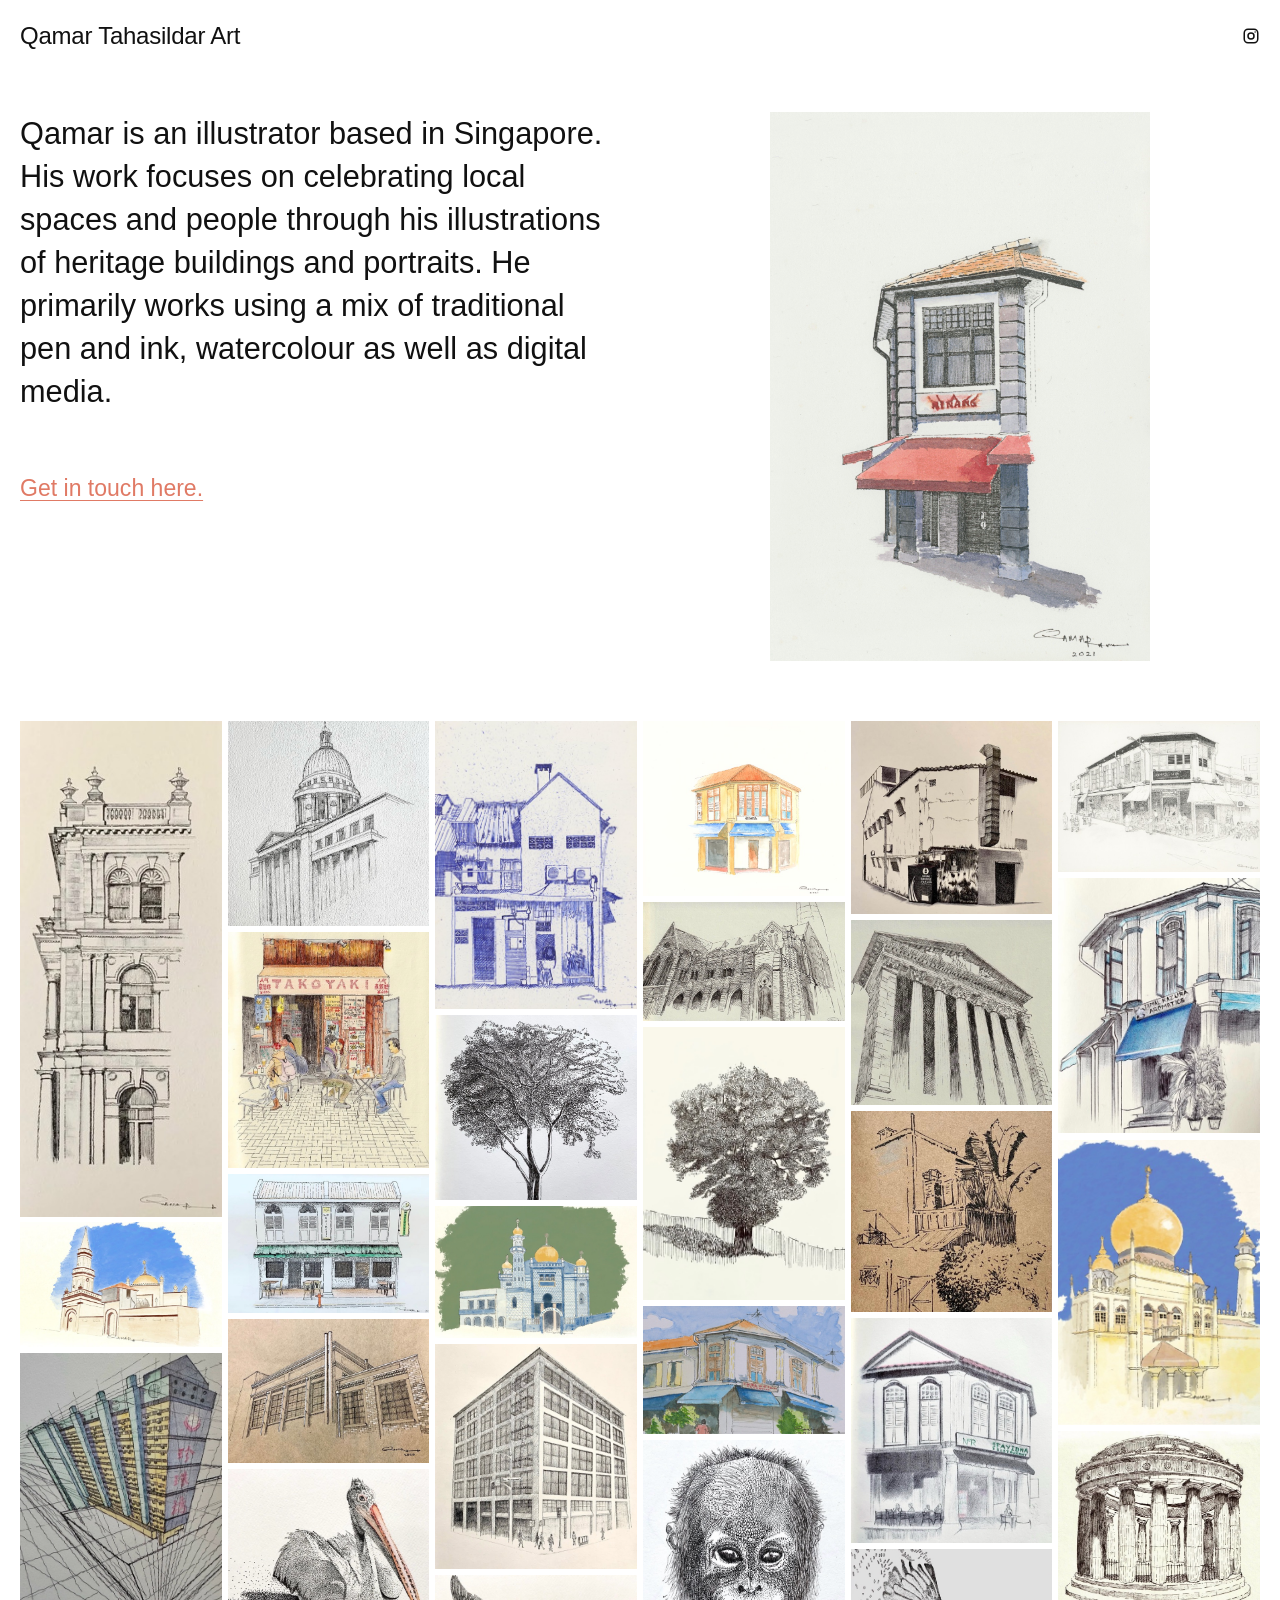
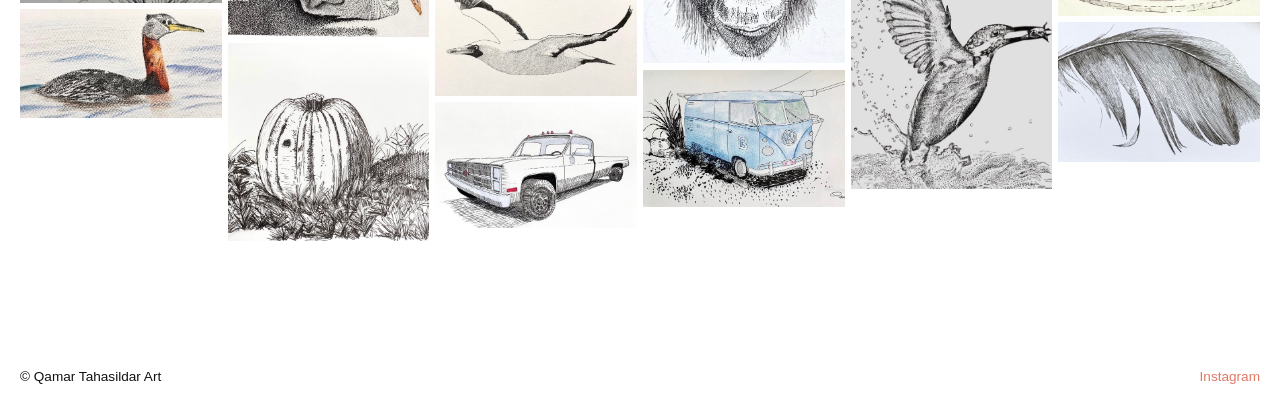
==== commit a568d16f: "Add Google Analytics 4 tag (G-D1TV87XQL5) to all pages Co-Authored-By: Claude Opus 5.5 <noreply@anth" ====
--- a/index.html
+++ b/index.html
@@ -1,6 +1,14 @@
 <!doctype html>
 <html lang="en">
 <head>
+  <!-- Google tag (gtag.js) -->
+  <script async src="https://www.googletagmanager.com/gtag/js?id=G-D1TV87XQL5"></script>
+  <script>
+    window.dataLayer = window.dataLayer || [];
+    function gtag(){dataLayer.push(arguments);}
+    gtag('js', new Date());
+    gtag('config', 'G-D1TV87XQL5');
+  </script>
   <meta charset="utf-8">
   <meta name="viewport" content="width=device-width, initial-scale=1">
   <title>Qamar Tahasildar Art</title>
--- a/css/style.css
+++ b/css/style.css
@@ -137,6 +137,19 @@
   cursor: pointer;
 }
 .button:hover { background: var(--accent); color: #fff; }
+.button:disabled { opacity: 0.6; cursor: default; }
+.button:disabled:hover { background: #fff; color: var(--accent); }
+
+.form-error { color: #b3261e; margin: 0 0 16px; }
+
+.form-thanks {
+  font-size: clamp(1.25rem, 2.4vw, 2rem);
+  line-height: 1.4;
+  margin: 0;
+  outline: none;
+}
+
+[hidden] { display: none !important; }
 
 /* Footer */
 .site-footer {
